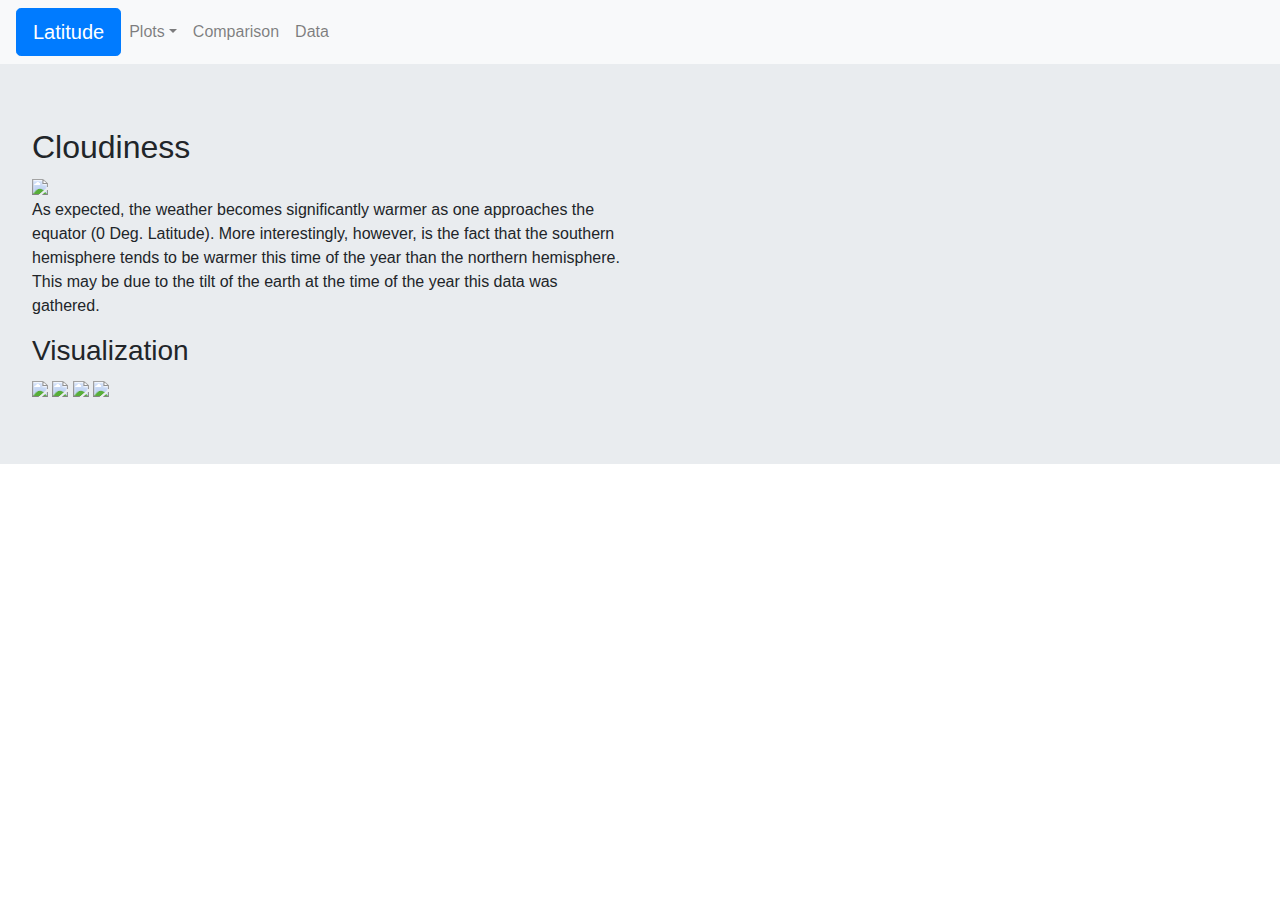
==== Cloudiness.html @ 471d1531 "littel by little" ====
<!DOCTYPE html>
<html lang="en">

<head>
  <meta charset="UTF-8">
  <title>Weather</title>
  <link rel="stylesheet" href="https://stackpath.bootstrapcdn.com/bootstrap/4.3.1/css/bootstrap.min.css" integrity="sha384-ggOyR0iXCbMQv3Xipma34MD+dH/1fQ784/j6cY/iJTQUOhcWr7x9JvoRxT2MZw1T" crossorigin="anonymous">
  <link rel="stylesheet" href="style.css">

  <script src="https://code.jquery.com/jquery-3.3.1.slim.min.js" integrity="sha384-q8i/X+965DzO0rT7abK41JStQIAqVgRVzpbzo5smXKp4YfRvH+8abtTE1Pi6jizo" crossorigin="anonymous"></script>
  <script src="https://cdnjs.cloudflare.com/ajax/libs/popper.js/1.14.7/umd/popper.min.js" integrity="sha384-UO2eT0CpHqdSJQ6hJty5KVphtPhzWj9WO1clHTMGa3JDZwrnQq4sF86dIHNDz0W1" crossorigin="anonymous"></script>
  <script src="https://stackpath.bootstrapcdn.com/bootstrap/4.3.1/js/bootstrap.min.js" integrity="sha384-JjSmVgyd0p3pXB1rRibZUAYoIIy6OrQ6VrjIEaFf/nJGzIxFDsf4x0xIM+B07jRM" crossorigin="anonymous"></script>
</head>



<body>
    <div class="navigation"></div>
        <nav class="navbar navbar-expand-lg navbar-light bg-light">
            <a class="btn btn-primary btn-lg" href="Landing.html">Latitude</a>
            <button class="navbar-toggler" type="button" data-toggle="collapse" data-target="#navbarSupportedContent" aria-controls="navbarSupportedContent" aria-expanded="false" aria-label="Toggle navigation">
            <span class="navbar-toggler-icon"></span>
            </button>

            <div class="collapse navbar-collapse" id="navbarNavAltMarkup">
                <ul class="av navbar-nav navbar-right">
                    <li class="nav-item dropdown">
                    <a class="nav-link dropdown-toggle" data-toggle="dropdown" href="#" role="button" aria-haspopup="true" aria-expanded="false">Plots</a>
                    <div class="dropdown-menu">
                    <a class="dropdown-item" href="Temperature.html">Max Temperature</a>
                    <a class="dropdown-item" href="Humidity.html">Humidity</a>
                    <a class="dropdown-item" href="Cloudiness.html">Cloudiness</a>
                    <a class="dropdown-item" href="WindSpeed.html">Wind Speed</a>
                    </div>
                    </li>
                    <li class="nav-item">
                        <a class="nav-link" href="Comparison.html">Comparison</a>
                    </li>
                    <li class="nav-item">
                    <a class="nav-link" href="Data.html">Data</a>
                    </li>
                </ul>
            </div>
        </nav>
    </div>

    <div class="row">
        <div class="jumbotron">
            <div class="col-sm-6">
                <div class="box">
                    <h2>
                        Cloudiness
                    </h2>
                    <img src="C:\Users\sakis\Class\BootCamp_Homework\Web-Design-Challenge\WebVisualizations\Resources\assets\images\Fig3.png">
                    <p>
                        As expected, the weather becomes significantly warmer as one approaches the equator (0 Deg. Latitude). More interestingly, however, is the fact that the southern hemisphere tends to be warmer this time of the year than the northern hemisphere. This may be due to the tilt of the earth at the time of the year this data was gathered.
                    </p>
                </div>
            </div>
            <div class="col-sm-6">
                <h3>
                    Visualization
                </h3>
                <img src="C:\Users\sakis\Class\BootCamp_Homework\Web-Design-Challenge\WebVisualizations\Resources\assets\images\Fig1.png">
                <img src="C:\Users\sakis\Class\BootCamp_Homework\Web-Design-Challenge\WebVisualizations\Resources\assets\images\Fig2.png">
                <img src="C:\Users\sakis\Class\BootCamp_Homework\Web-Design-Challenge\WebVisualizations\Resources\assets\images\Fig3.png">
                <img src="C:\Users\sakis\Class\BootCamp_Homework\Web-Design-Challenge\WebVisualizations\Resources\assets\images\Fig4.png">
            </div>
        </div>
    </div>


</body>

</html>
---- style.css ----
img {
    max-width: 100%;
    height: auto;
  }
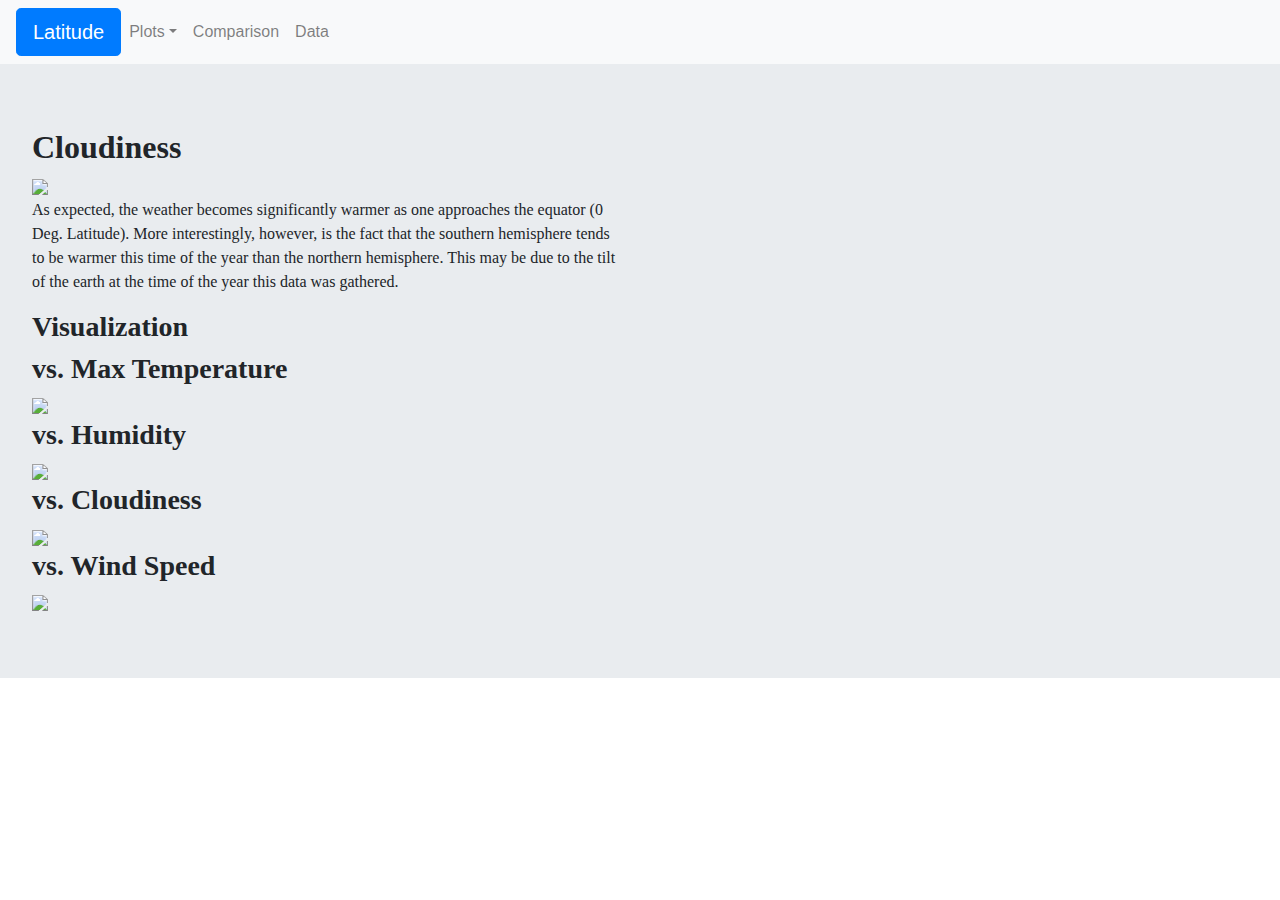
==== commit 22df76e2: "css" ====
--- a/Cloudiness.html
+++ b/Cloudiness.html
@@ -61,10 +61,36 @@
                 <h3>
                     Visualization
                 </h3>
+                <h3>
+                    vs. Max Temperature
+                </h3>
+                <a  href="Temperature.html">
                 <img src="C:\Users\sakis\Class\BootCamp_Homework\Web-Design-Challenge\WebVisualizations\Resources\assets\images\Fig1.png">
+                </a>
+            </div>
+            <div class="col-sm-6">
+                <h3>
+                    vs. Humidity
+                </h3>
+                <a  href="Humidity.html">
                 <img src="C:\Users\sakis\Class\BootCamp_Homework\Web-Design-Challenge\WebVisualizations\Resources\assets\images\Fig2.png">
+                </a>
+            </div>
+            <div class="col-sm-6">
+                <h3>
+                    vs. Cloudiness
+                </h3>
+                <a  href="Cloudiness.html">
                 <img src="C:\Users\sakis\Class\BootCamp_Homework\Web-Design-Challenge\WebVisualizations\Resources\assets\images\Fig3.png">
+                </a>
+            </div>
+            <div class="col-sm-6">
+                <h3>
+                    vs. Wind Speed
+                </h3>
+                <a  href="WindSpeed.html">
                 <img src="C:\Users\sakis\Class\BootCamp_Homework\Web-Design-Challenge\WebVisualizations\Resources\assets\images\Fig4.png">
+                </a>
             </div>
         </div>
     </div>
--- a/style.css
+++ b/style.css
@@ -1,4 +1,22 @@
+.navigation {
+    font-family: "Times New Roman", Times, serif;
+    font-weight: bold;
+}
 
+h2 {
+    font-family: "Times New Roman", Times, serif;
+    font-weight: bold;
+  }
+
+h3 {
+    font-family: "Times New Roman", Times, serif;
+    font-weight: bold;
+}
+
+
+p {
+    font-family: "Times New Roman", Times, serif;
+  }
 
 img {
     max-width: 100%;
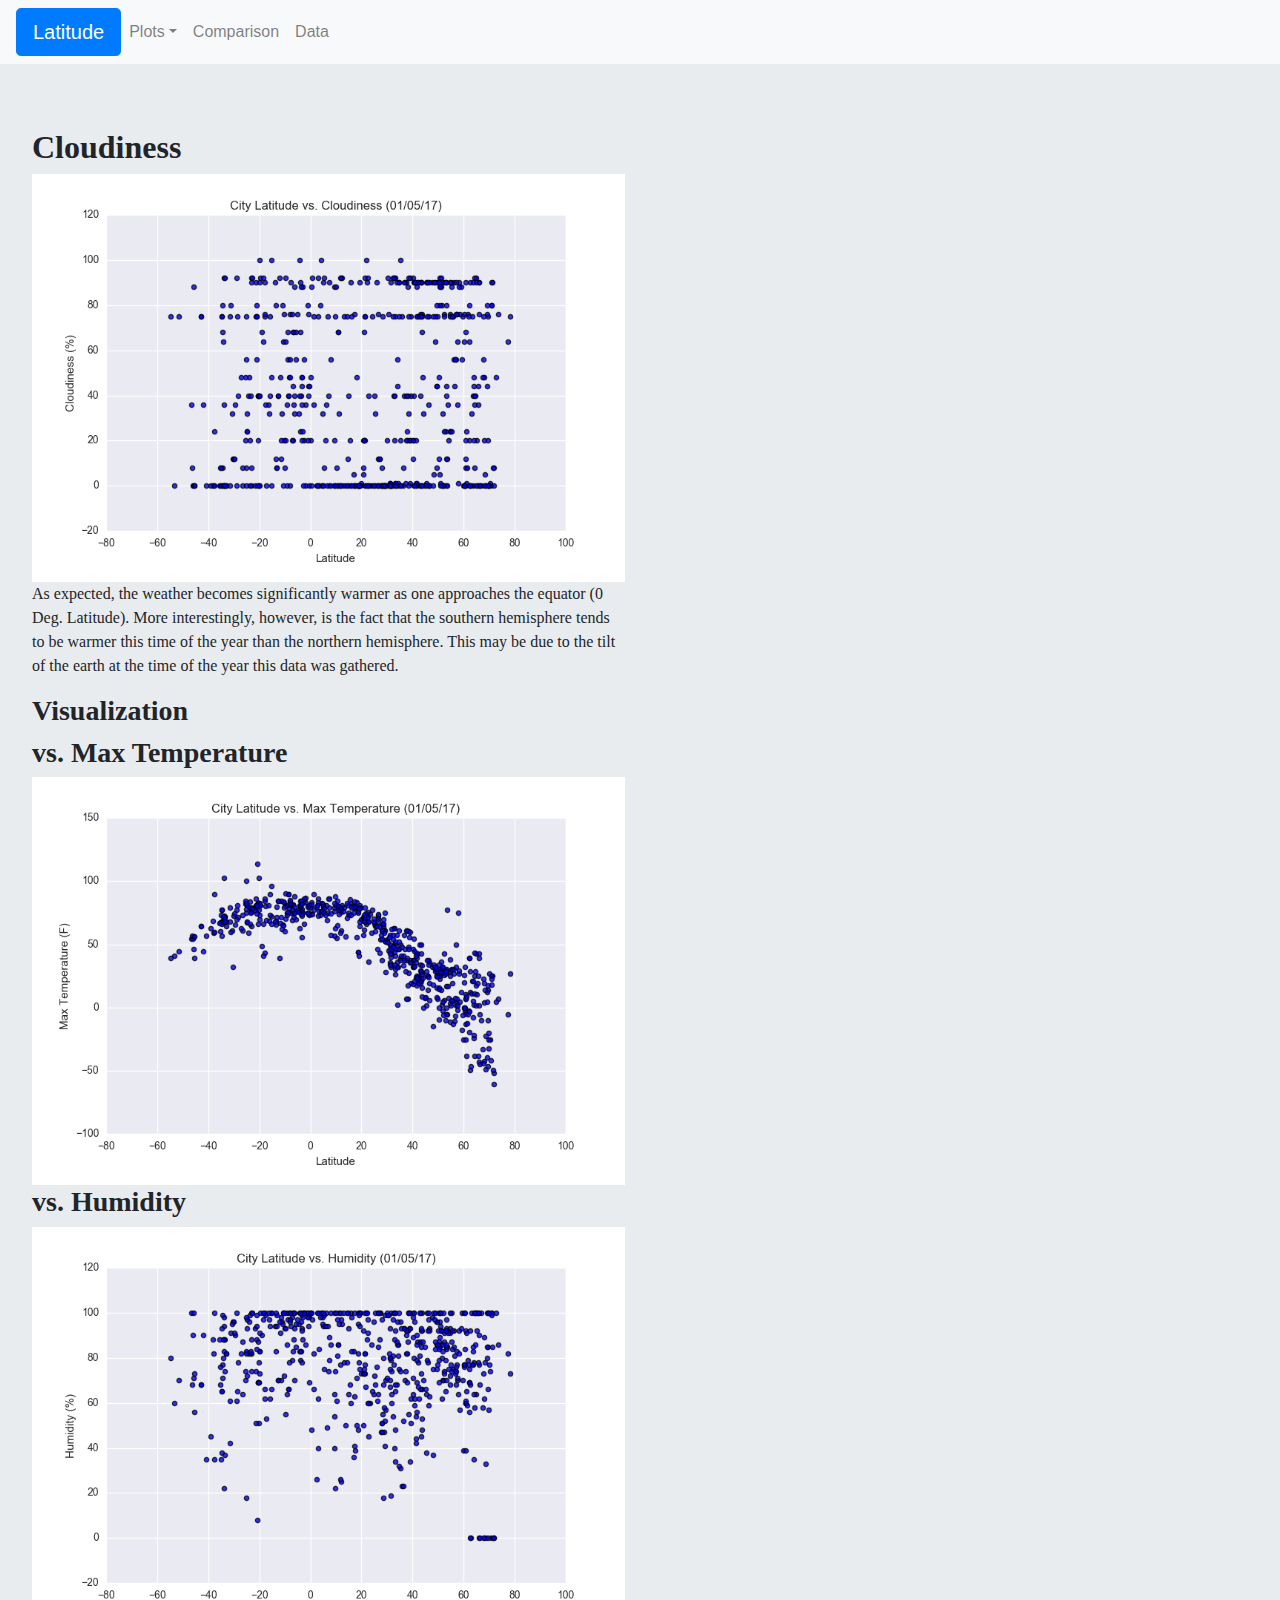
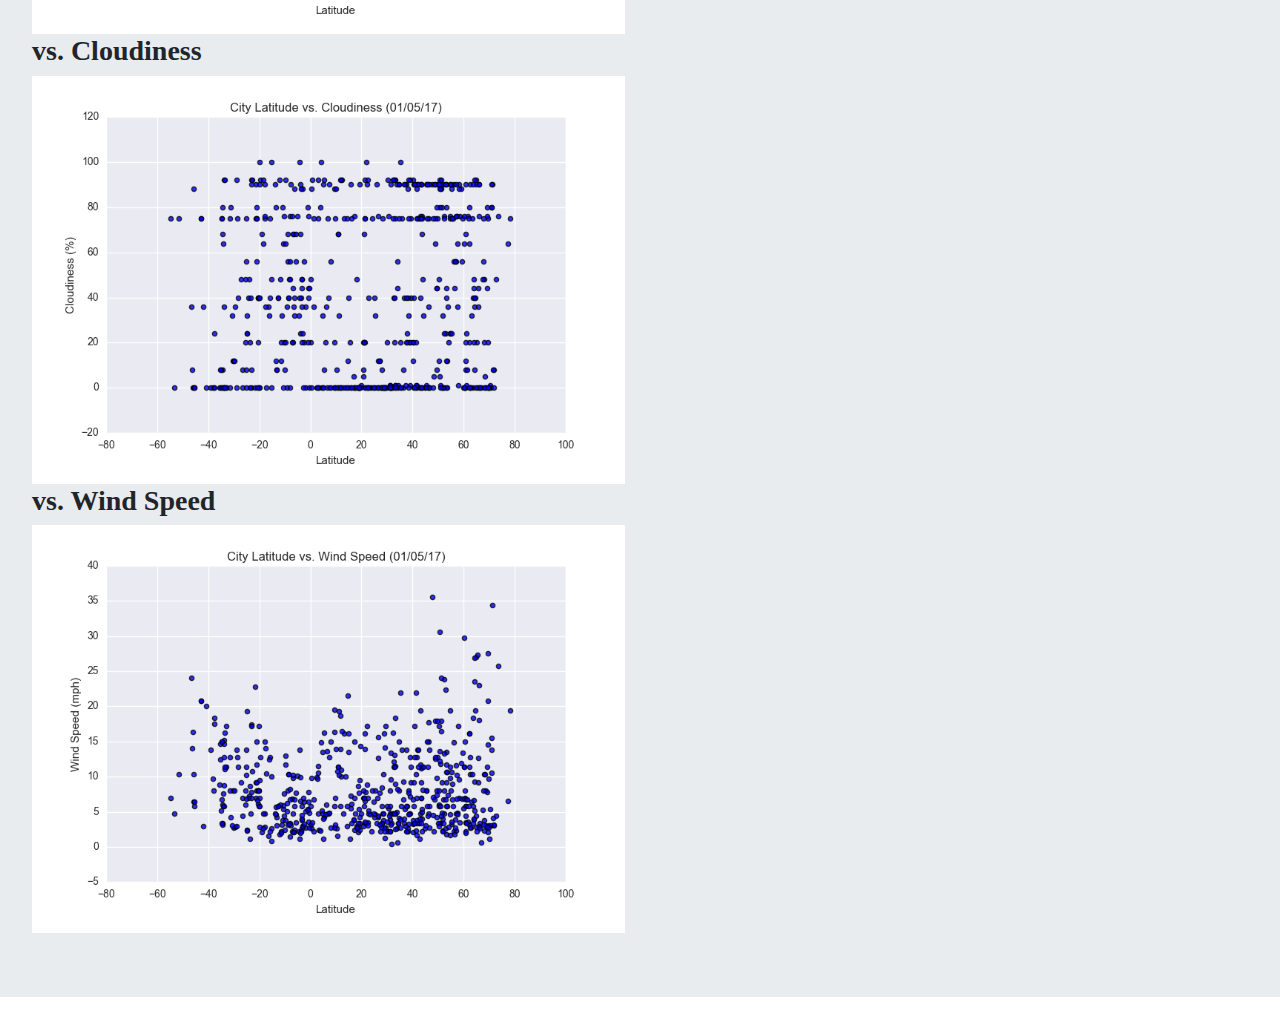
==== commit b03cc357: "name updated" ====
--- a/Cloudiness.html
+++ b/Cloudiness.html
@@ -17,7 +17,7 @@
 <body>
     <div class="navigation"></div>
         <nav class="navbar navbar-expand-lg navbar-light bg-light">
-            <a class="btn btn-primary btn-lg" href="Landing.html">Latitude</a>
+            <a class="btn btn-primary btn-lg" href="Index.html">Latitude</a>
             <button class="navbar-toggler" type="button" data-toggle="collapse" data-target="#navbarSupportedContent" aria-controls="navbarSupportedContent" aria-expanded="false" aria-label="Toggle navigation">
             <span class="navbar-toggler-icon"></span>
             </button>
@@ -51,7 +51,7 @@
                     <h2>
                         Cloudiness
                     </h2>
-                    <img src="C:\Users\sakis\Class\BootCamp_Homework\Web-Design-Challenge\WebVisualizations\Resources\assets\images\Fig3.png">
+                    <img src="WebVisualizations\Resources\assets\images\Fig3.png">
                     <p>
                         As expected, the weather becomes significantly warmer as one approaches the equator (0 Deg. Latitude). More interestingly, however, is the fact that the southern hemisphere tends to be warmer this time of the year than the northern hemisphere. This may be due to the tilt of the earth at the time of the year this data was gathered.
                     </p>
@@ -65,7 +65,7 @@
                     vs. Max Temperature
                 </h3>
                 <a  href="Temperature.html">
-                <img src="C:\Users\sakis\Class\BootCamp_Homework\Web-Design-Challenge\WebVisualizations\Resources\assets\images\Fig1.png">
+                <img src="WebVisualizations\Resources\assets\images\Fig1.png">
                 </a>
             </div>
             <div class="col-sm-6">
@@ -73,7 +73,7 @@
                     vs. Humidity
                 </h3>
                 <a  href="Humidity.html">
-                <img src="C:\Users\sakis\Class\BootCamp_Homework\Web-Design-Challenge\WebVisualizations\Resources\assets\images\Fig2.png">
+                <img src="WebVisualizations\Resources\assets\images\Fig2.png">
                 </a>
             </div>
             <div class="col-sm-6">
@@ -81,7 +81,7 @@
                     vs. Cloudiness
                 </h3>
                 <a  href="Cloudiness.html">
-                <img src="C:\Users\sakis\Class\BootCamp_Homework\Web-Design-Challenge\WebVisualizations\Resources\assets\images\Fig3.png">
+                <img src="WebVisualizations\Resources\assets\images\Fig3.png">
                 </a>
             </div>
             <div class="col-sm-6">
@@ -89,7 +89,7 @@
                     vs. Wind Speed
                 </h3>
                 <a  href="WindSpeed.html">
-                <img src="C:\Users\sakis\Class\BootCamp_Homework\Web-Design-Challenge\WebVisualizations\Resources\assets\images\Fig4.png">
+                <img src="WebVisualizations\Resources\assets\images\Fig4.png">
                 </a>
             </div>
         </div>
--- a/style.css
+++ b/style.css
@@ -1,7 +1,3 @@
-.navigation {
-    font-family: "Times New Roman", Times, serif;
-    font-weight: bold;
-}
 
 h2 {
     font-family: "Times New Roman", Times, serif;
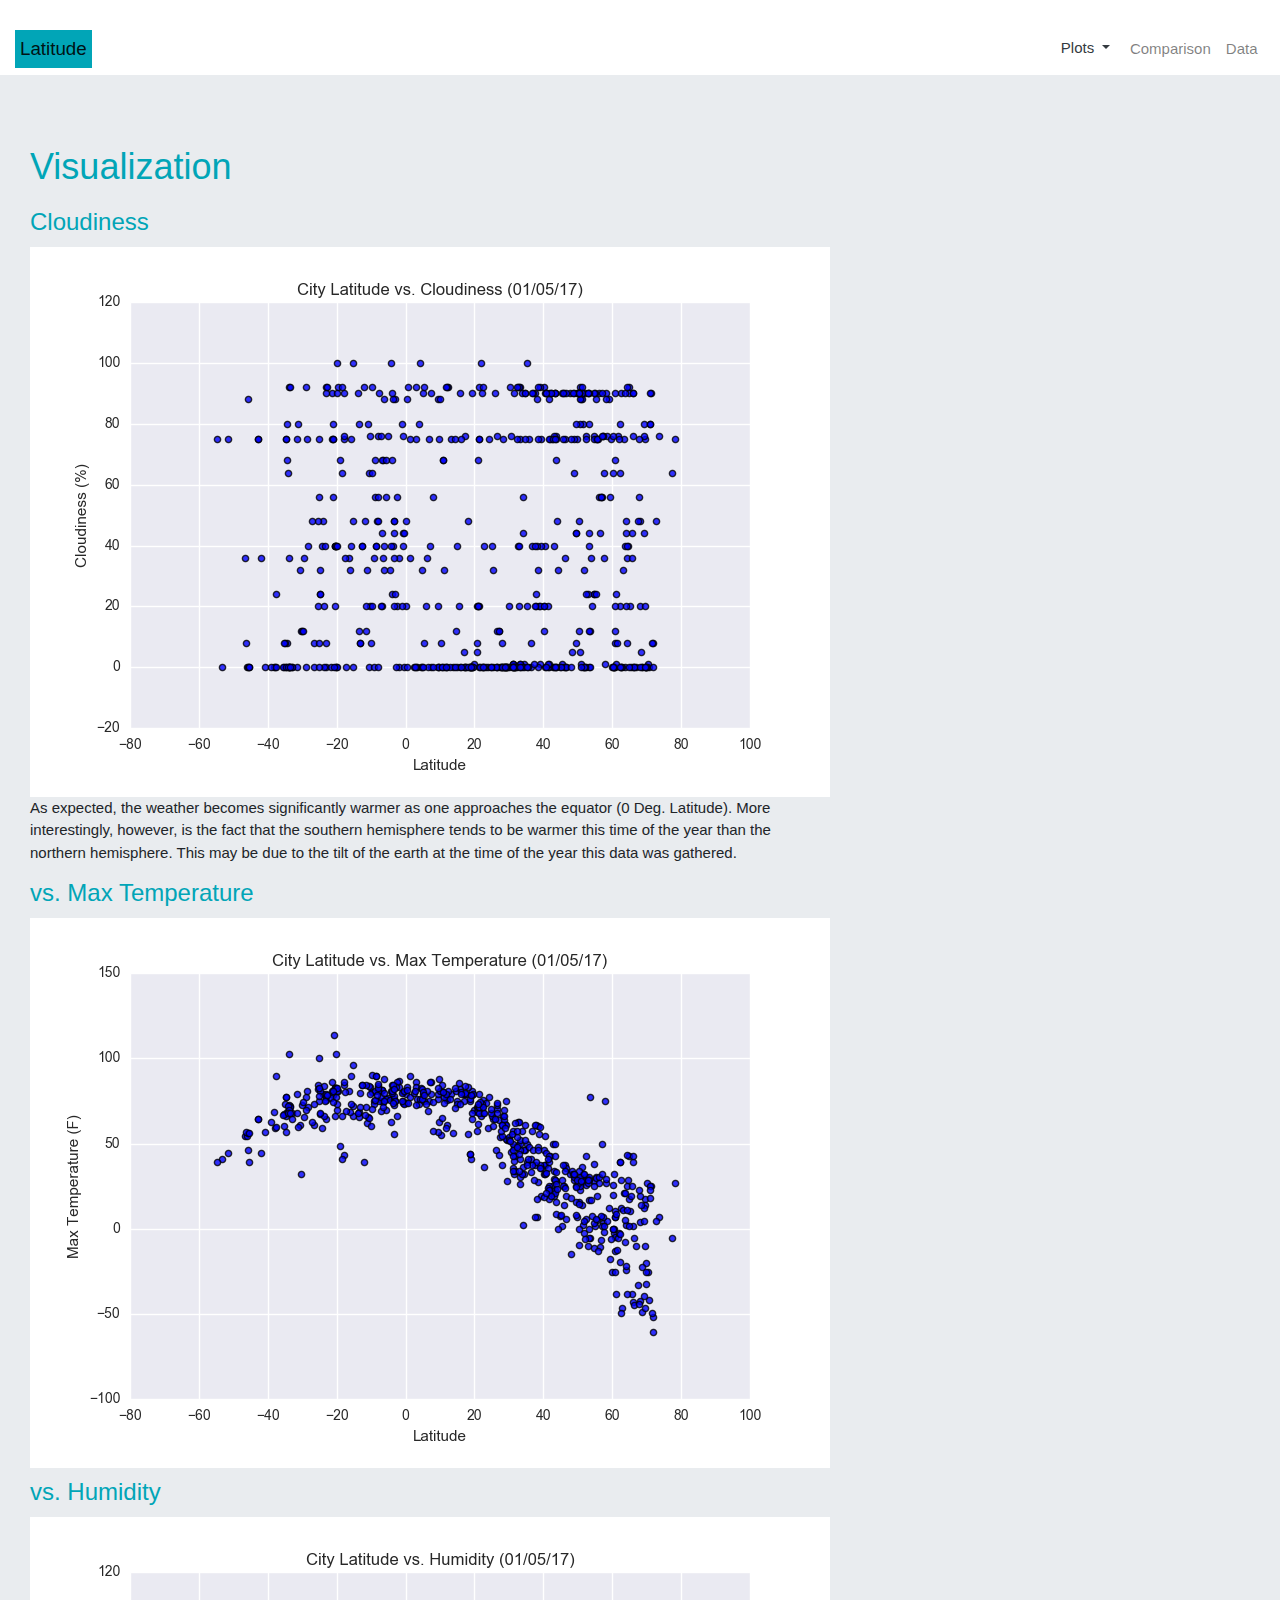
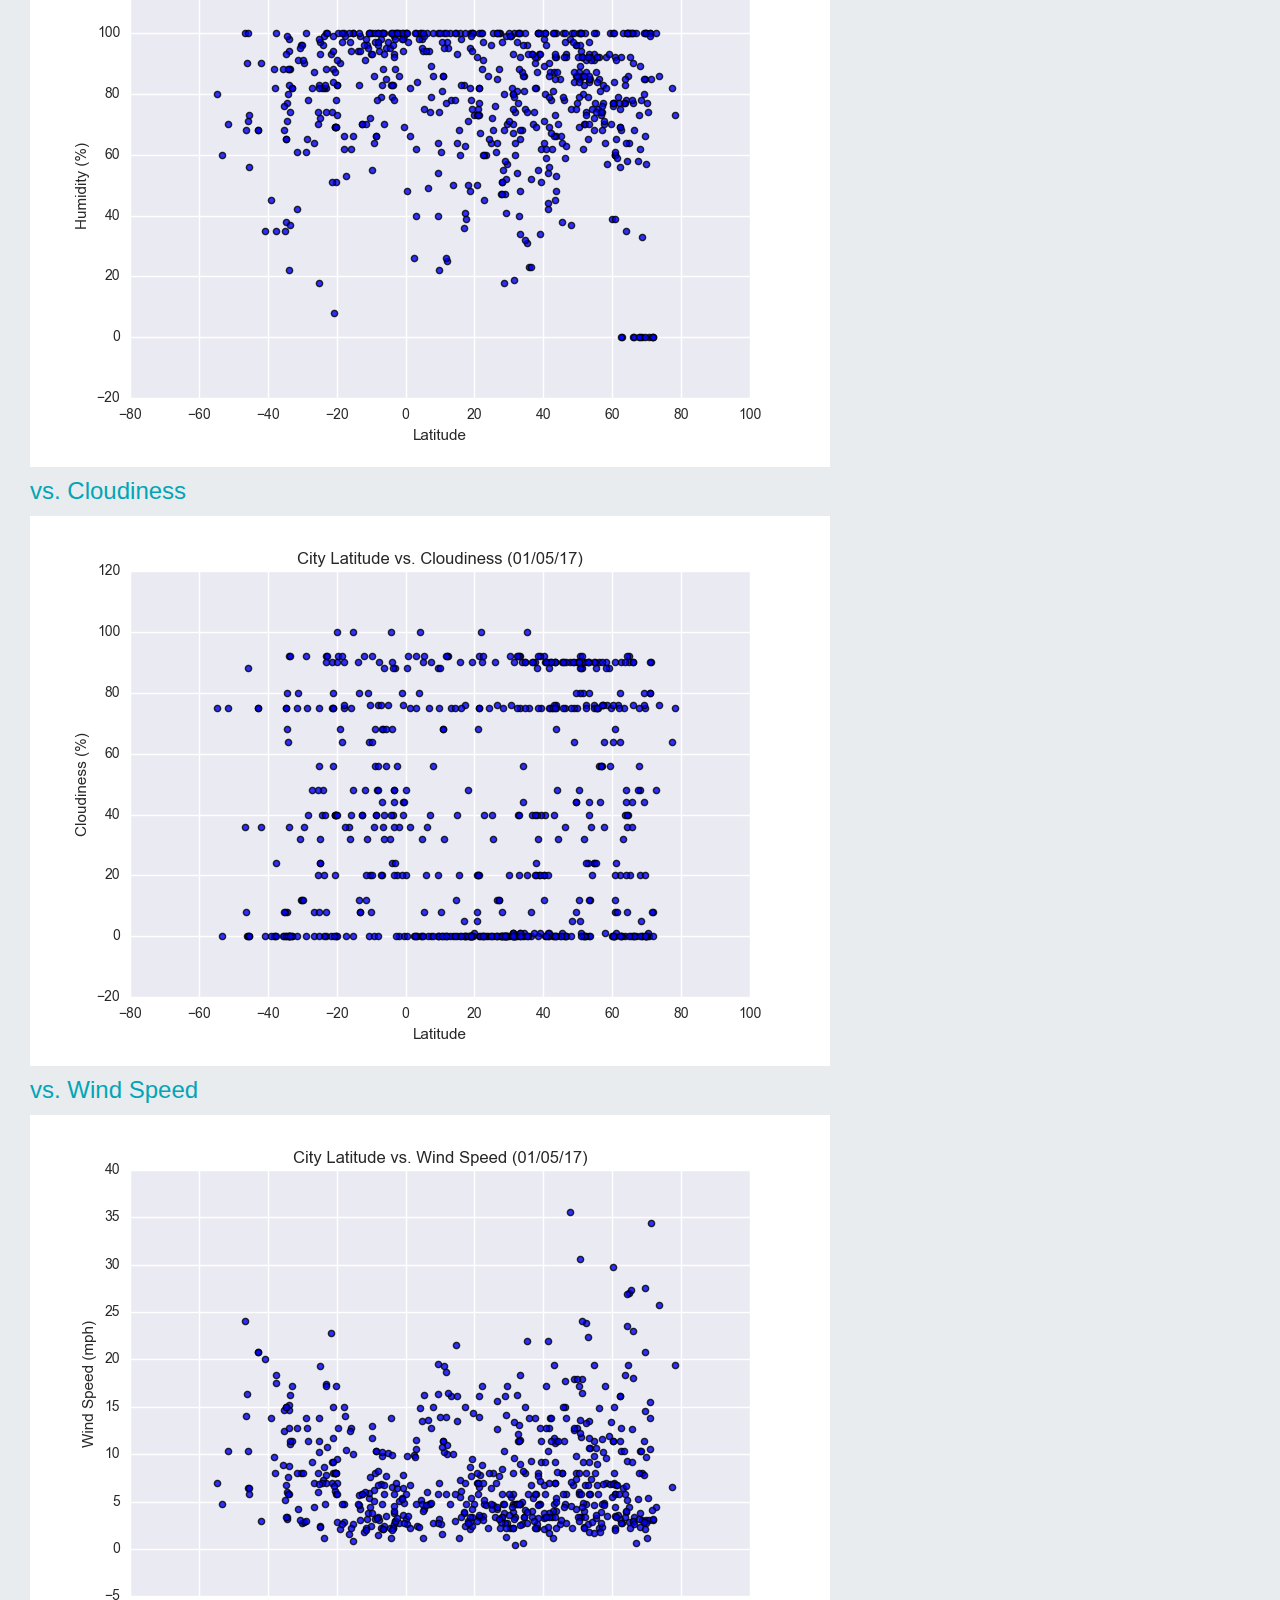
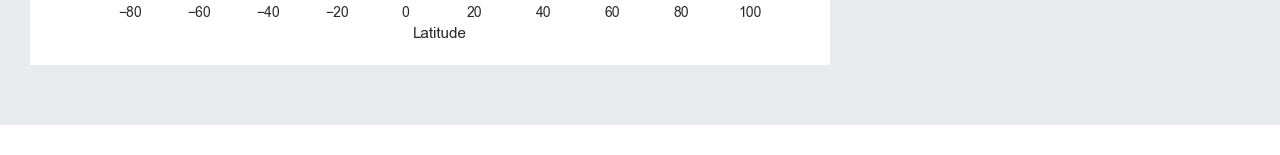
==== commit c57d0e49: "worked on this more" ====
--- a/Cloudiness.html
+++ b/Cloudiness.html
@@ -1,56 +1,58 @@
 <!DOCTYPE html>
 <html lang="en">
-
+​
 <head>
   <meta charset="UTF-8">
   <title>Weather</title>
-  <link rel="stylesheet" href="https://stackpath.bootstrapcdn.com/bootstrap/4.3.1/css/bootstrap.min.css" integrity="sha384-ggOyR0iXCbMQv3Xipma34MD+dH/1fQ784/j6cY/iJTQUOhcWr7x9JvoRxT2MZw1T" crossorigin="anonymous">
+  <meta name="viewport" content="width=device-width, initial-scale=1">
+<link rel="stylesheet" href="https://maxcdn.bootstrapcdn.com/bootstrap/4.5.2/css/bootstrap.min.css">
+<script src="https://ajax.googleapis.com/ajax/libs/jquery/3.5.1/jquery.min.js"></script>
+<script src="https://cdnjs.cloudflare.com/ajax/libs/popper.js/1.16.0/umd/popper.min.js"></script>
+<script src="https://maxcdn.bootstrapcdn.com/bootstrap/4.5.2/js/bootstrap.min.js"></script>
+<link rel="stylesheet" href="https://www.w3schools.com/w3css/4/w3.css"> 
   <link rel="stylesheet" href="style.css">
-
-  <script src="https://code.jquery.com/jquery-3.3.1.slim.min.js" integrity="sha384-q8i/X+965DzO0rT7abK41JStQIAqVgRVzpbzo5smXKp4YfRvH+8abtTE1Pi6jizo" crossorigin="anonymous"></script>
-  <script src="https://cdnjs.cloudflare.com/ajax/libs/popper.js/1.14.7/umd/popper.min.js" integrity="sha384-UO2eT0CpHqdSJQ6hJty5KVphtPhzWj9WO1clHTMGa3JDZwrnQq4sF86dIHNDz0W1" crossorigin="anonymous"></script>
-  <script src="https://stackpath.bootstrapcdn.com/bootstrap/4.3.1/js/bootstrap.min.js" integrity="sha384-JjSmVgyd0p3pXB1rRibZUAYoIIy6OrQ6VrjIEaFf/nJGzIxFDsf4x0xIM+B07jRM" crossorigin="anonymous"></script>
-</head>
-
-
-
+ </head>
+​
 <body>
-    <div class="navigation"></div>
-        <nav class="navbar navbar-expand-lg navbar-light bg-light">
-            <a class="btn btn-primary btn-lg" href="Index.html">Latitude</a>
-            <button class="navbar-toggler" type="button" data-toggle="collapse" data-target="#navbarSupportedContent" aria-controls="navbarSupportedContent" aria-expanded="false" aria-label="Toggle navigation">
-            <span class="navbar-toggler-icon"></span>
-            </button>
-
-            <div class="collapse navbar-collapse" id="navbarNavAltMarkup">
-                <ul class="av navbar-nav navbar-right">
-                    <li class="nav-item dropdown">
-                    <a class="nav-link dropdown-toggle" data-toggle="dropdown" href="#" role="button" aria-haspopup="true" aria-expanded="false">Plots</a>
-                    <div class="dropdown-menu">
-                    <a class="dropdown-item" href="Temperature.html">Max Temperature</a>
-                    <a class="dropdown-item" href="Humidity.html">Humidity</a>
-                    <a class="dropdown-item" href="Cloudiness.html">Cloudiness</a>
-                    <a class="dropdown-item" href="WindSpeed.html">Wind Speed</a>
-                    </div>
-                    </li>
-                    <li class="nav-item">
-                        <a class="nav-link" href="Comparison.html">Comparison</a>
-                    </li>
-                    <li class="nav-item">
-                    <a class="nav-link" href="Data.html">Data</a>
-                    </li>
-                </ul>
-            </div>
-        </nav>
-    </div>
+    <nav class="navbar navbar-expand-md navbar-light">
+        <a class="navbar-brand" href="index.html">Latitude</a>
+        <button class="navbar-toggler" type="button" data-toggle="collapse" data-target="#collapsibleNavbar">
+          <span class="navbar-toggler-icon bg-info"></span>
+        </button>
+        <div class="collapse navbar-collapse" id="collapsibleNavbar">
+          <ul class="navbar-nav ml-auto">
+            <!-- Dropdown -->
+            <div class="dropdown">
+              <button class="btn dropdown-toggle text-dark" type="button" id="dropdownMenuButton" data-toggle="dropdown">
+                Plots
+                </button>
+                <div class="dropdown-menu" style="left: -100px;">
+                <a class="dropdown-item" href="Temperature.html">Max Temperature</a>
+                <a class="dropdown-item" href="Humidity.html">Humidity</a>
+                <a class="dropdown-item" href="Cloudiness.html">Cloudiness</a>
+                <a class="dropdown-item" href="WindSpeed.html">Wind Speed</a>
+                </div>
+                </div>
+                <li class="nav-item">
+                <a class="nav-link" href="Comparison.html">Comparison</a>
+                </li>
+                <li class="nav-item">
+                <a class="nav-link" href="Data.html">Data</a>
+                </li>
+            </ul>
+        </div>
+    </nav>
 
     <div class="row">
         <div class="jumbotron">
             <div class="col-sm-6">
+                <h1>
+                    Visualization
+                </h1>
                 <div class="box">
-                    <h2>
+                    <h3>
                         Cloudiness
-                    </h2>
+                    </h3>
                     <img src="WebVisualizations\Resources\assets\images\Fig3.png">
                     <p>
                         As expected, the weather becomes significantly warmer as one approaches the equator (0 Deg. Latitude). More interestingly, however, is the fact that the southern hemisphere tends to be warmer this time of the year than the northern hemisphere. This may be due to the tilt of the earth at the time of the year this data was gathered.
@@ -58,9 +60,7 @@
                 </div>
             </div>
             <div class="col-sm-6">
-                <h3>
-                    Visualization
-                </h3>
+
                 <h3>
                     vs. Max Temperature
                 </h3>
--- a/style.css
+++ b/style.css
@@ -1,20 +1,169 @@
-
+​
 h2 {
     font-family: "Times New Roman", Times, serif;
     font-weight: bold;
   }
-
+​
 h3 {
     font-family: "Times New Roman", Times, serif;
     font-weight: bold;
 }
-
-
+​
+​
 p {
     font-family: "Times New Roman", Times, serif;
   }
-
+​
 img {
     max-width: 100%;
     height: auto;
   }
+​
+  .navbar {
+    padding-top: 0px;
+    padding-bottom: 0px;
+    }
+    
+    h1 {
+      color: #01a5b7;
+      }
+
+  h2 {
+    color: #01a5b7;
+    }
+    
+    
+  h3 {
+    color: #01a5b7;
+    }
+  
+  
+  @media (max-width: 767.98px) { 
+    nav.navbar {
+      background-color: #01a5b7;
+    }
+  }
+  
+  
+  @media (max-width: 767.98px) { 
+    #navbardrop {
+      background-color: #D0D0D0;
+      padding-left: 5px
+    }
+  }
+  
+  
+  .btn:focus {
+    box-shadow: 0 0 0 0 #FFFFFF;
+    }
+    
+    
+  .dropdown {
+    background-color: #FFFFFF;
+    }
+  
+  
+  #dropdownMenuButton {
+    padding-left: 0px;
+    }
+    
+    
+  .navbar-brand {
+    background-color: #01a5b7;
+    padding-left: 5px;
+    padding-right: 5px;
+    }
+  
+  .navbar-nav {
+    background-color: #FFFFFF;
+    white-space:
+    }
+    
+    
+  img#desc_img {
+    float: left;
+    max-width: 60%;
+    max-height:  60%;
+    width: auto;
+    height: auto;
+    }
+    
+    
+  img.click_img {
+    float: left;
+    max-width: 45%;
+    }
+  
+    
+    
+  div.test {
+      background-color: #FFFFFF;
+    }
+    
+    
+  div.col-md-1 {
+    background-color: #e9ecef;
+    max-width: 4%;
+    }
+    
+    
+  div.col-md-4 {
+    background-color: #FFFFFF;
+    }
+  
+  
+  div.col-md-7 {
+    background-color: #FFFFFF;
+    }
+    
+    
+  div.col-md-12 {
+    background-color: #FFFFFF;
+    }
+    
+  
+  
+    
+    
+  img#viz_img {
+    display: block;
+    margin-left: auto;
+    margin-right: auto;
+    max-width: 80%;
+    max-height:  80%;
+    width: auto;
+    height: auto;
+    }
+    
+    
+  #p1 {
+    position: sticky;
+    top: 550px;
+    left: 450px;
+    }
+    
+    
+  w3-card-4.a.img {
+    float: left;
+    }
+    
+  .box {
+  float: left;
+    }
+    
+  
+  header {
+    color: #01a5b7;
+    }
+    
+  div.dropdown {
+    float: right;
+    }
+  
+    
+  @media (max-width: 767.98px) { 
+    div.box {
+      display: block!important;
+      width: 100%;
+    }
+  }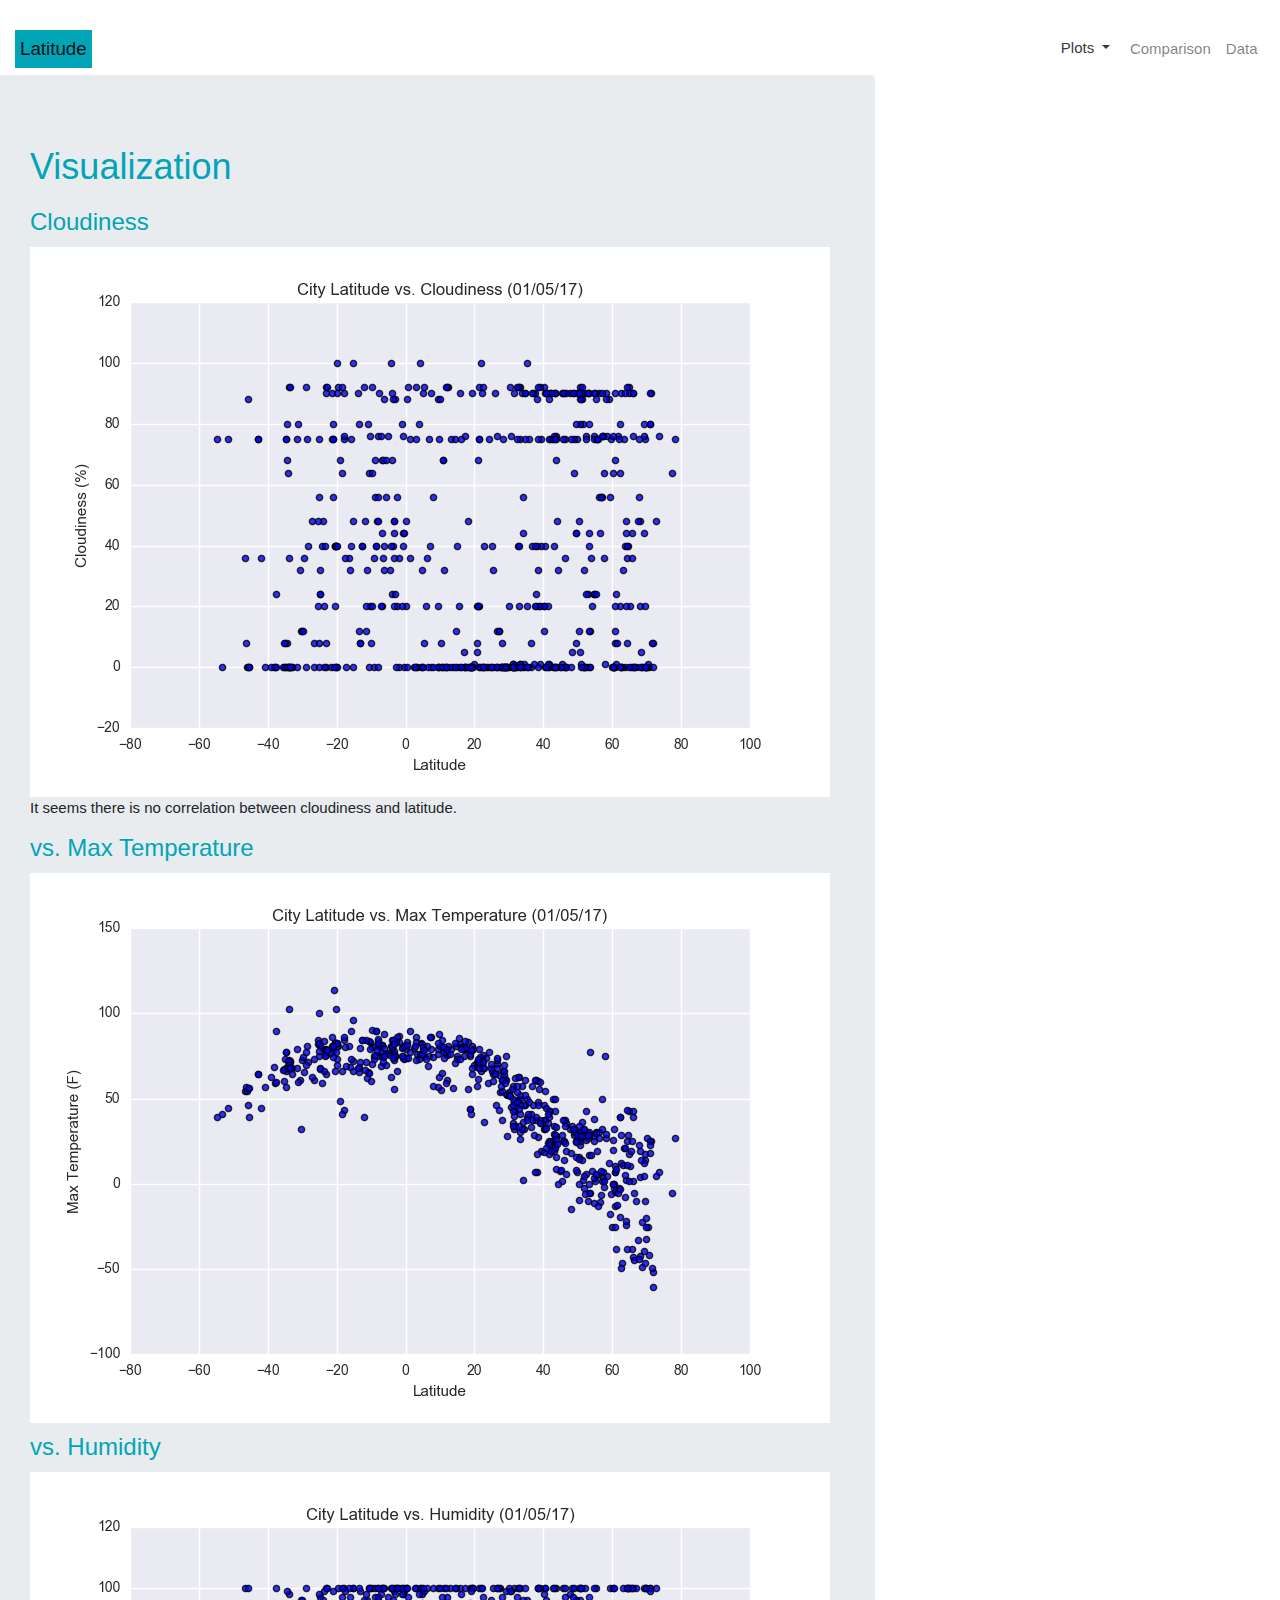
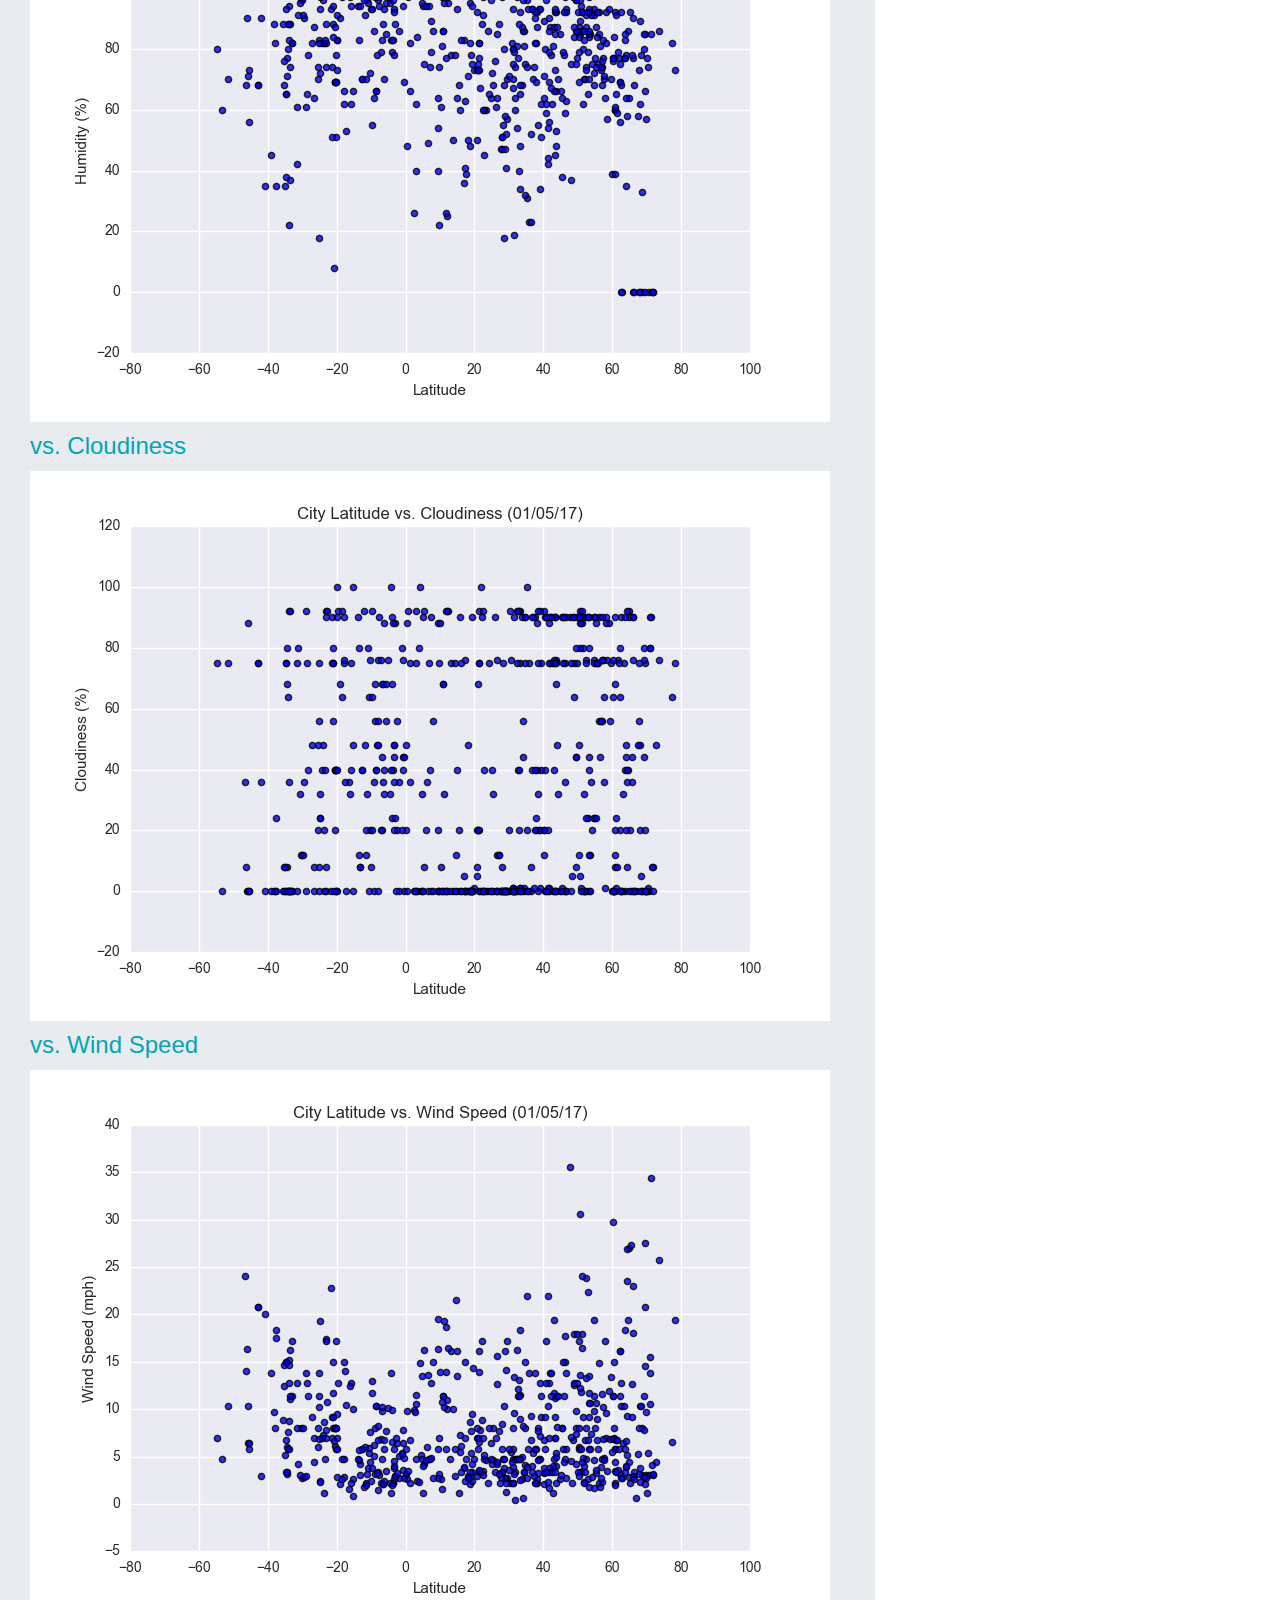
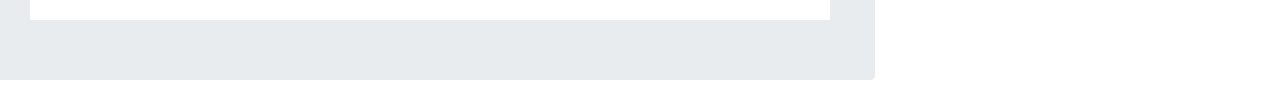
==== commit d7fe53d7: "paragraph updated" ====
--- a/Cloudiness.html
+++ b/Cloudiness.html
@@ -15,7 +15,7 @@
 ​
 <body>
     <nav class="navbar navbar-expand-md navbar-light">
-        <a class="navbar-brand" href="index.html">Latitude</a>
+        <a class="navbar-brand" href="Index.html">Latitude</a>
         <button class="navbar-toggler" type="button" data-toggle="collapse" data-target="#collapsibleNavbar">
           <span class="navbar-toggler-icon bg-info"></span>
         </button>
@@ -55,7 +55,7 @@
                     </h3>
                     <img src="WebVisualizations\Resources\assets\images\Fig3.png">
                     <p>
-                        As expected, the weather becomes significantly warmer as one approaches the equator (0 Deg. Latitude). More interestingly, however, is the fact that the southern hemisphere tends to be warmer this time of the year than the northern hemisphere. This may be due to the tilt of the earth at the time of the year this data was gathered.
+                        It seems there is no correlation between cloudiness and latitude.
                     </p>
                 </div>
             </div>
